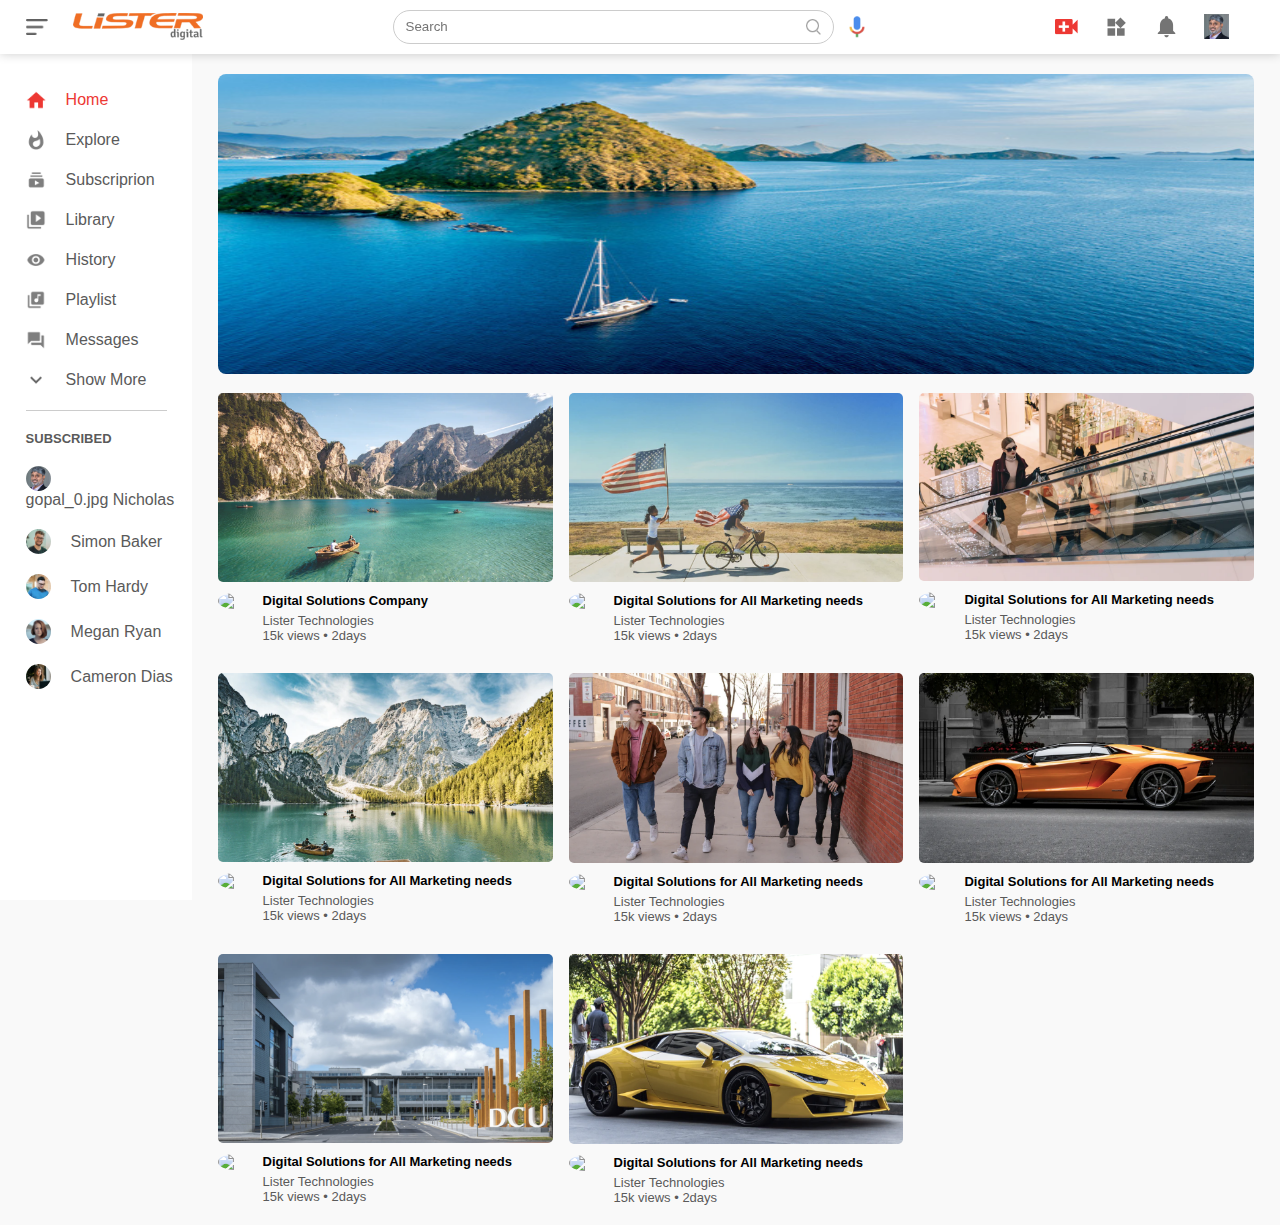
==== youtube/index.html @ 976774d6 "youtube dev demo" ====
<!DOCTYPE html>
<html lang="en">

<head>
    <meta charset="UTF-8">
    <meta http-equiv="X-UA-Compatible" content="IE=edge">
    <meta name="viewport" content="width=device-width, initial-scale=1.0">
    <title>Video Sharing Website</title>
    <link rel="stylesheet" href="style.css" </head>

<body>
    <nav class="flex-div">
        <div class="nav-left flex-div">
            <img src="images/images/menu.png" class="menu-icon">
            <img src="images/images/logo.png" class="logo">

        </div>
        <div class="nav-middle flex-div">
            <div class="search-box flex-div">
                <input type="text" placeholder="Search">
                <img src="images/images/search.png">
            </div>
            <img src="images/images/voice-search.png" class="mic-icon">
        </div>
        <div class="nav-right flex-div">
            <img src="images/images/upload.png">
            <img src="images/images/more.png">
            <img src="images/images/notification.png">
            <img src="images/images/gopal_0.jpg" class="user-icon">
        </div>
    </nav>
    <!-- side bar -->
    <div class="sidebar">
        <div class="shortcut-links">
            <a href=""> <img src="images/images/home.png">
                <p>Home</p>
            </a>
            <a href=""> <img src="images/images/explore.png">
                <p>Explore</p>
            </a>
            <a href=""> <img src="images/images/subscriprion.png">
                <p>Subscriprion</p>
            </a>
            <a href=""> <img src="images/images/library.png">
                <p>Library</p>
            </a>
            <a href=""> <img src="images/images/history.png">
                <p>History</p>
            </a>
            <a href=""> <img src="images/images/playlist.png">
                <p>Playlist</p>
            </a>
            <a href=""> <img src="images/images/messages.png">
                <p>Messages</p>
            </a>
            <a href=""> <img src="images/images/show-more.png">
                <p>Show More</p>
            </a>
            <hr>
        </div>
        <div class="subscribed-list">
            <h3>SUBSCRIBED</h3>
            <a href=""><img src="images/images/gopal_0.jpg">
                <p>gopal_0.jpg Nicholas</p>
            </a>
            <a href=""><img src="images/images/simon.png">
                <p>Simon Baker</p>
            </a>
            <a href=""><img src="images/images/tom.png">
                <p>Tom Hardy</p>
            </a>
            <a href=""><img src="images/images/megan.png">
                <p>Megan Ryan</p>
            </a>
            <a href=""><img src="images/images/cameron.png">
                <p>Cameron Dias</p>
            </a>

        </div>
    </div>
    <!-- main -->
    <div class="container">
        <div class="banner">
            <img src="images/images/update2bg.jpg">
        </div>
        <div class="list-container">
            <div class="vid-list">
                <a href="play-video.html"><img src="images/images/thumbnail1.png" class="thumbnail"></a>
                <div class="flex-div">
                    <img src="/images/images/gopal_0.jpg">
                    <div class="vid-info">
                        <a href="play-video.html"> Digital Solutions Company</a>
                        <p>Lister Technologies</p>
                        <p> 15k views &bull; 2days</p>
                    </div>
                </div>
            </div>
            <div class="vid-list">
                <a href="play-video.html"><img src="images/images/thumbnail2.png" class="thumbnail"></a>
                <div class="flex-div">
                    <img src="/images/images/gopal_0.jpg">
                    <div class="vid-info">
                        <a href="play-video.html">Digital Solutions for All Marketing needs</a>
                        <p>Lister Technologies</p>
                        <p> 15k views &bull; 2days</p>
                    </div>
                </div>
            </div>
            <div class="vid-list">
                <a href="play-video.html"><img src="images/images/thumbnail3.png" class="thumbnail"></a>
                <div class="flex-div">
                    <img src="/images/images/gopal_0.jpg">
                    <div class="vid-info">
                        <a href="play-video.html">Digital Solutions for All Marketing needs</a>
                        <p>Lister Technologies</p>
                        <p> 15k views &bull; 2days</p>
                    </div>
                </div>
            </div>
            <div class="vid-list">
                <a href="play-video.html"><img src="images/images/thumbnail4.png" class="thumbnail"></a>
                <div class="flex-div">
                    <img src="/images/images/gopal_0.jpg">
                    <div class="vid-info">
                        <a href="play-video.html">Digital Solutions for All Marketing needs</a>
                        <p>Lister Technologies</p>
                        <p> 15k views &bull; 2days</p>
                    </div>
                </div>
            </div>
            <div class="vid-list">
                <a href="play-video.html"><img src="images/images/thumbnail5.png" class="thumbnail"></a>
                <div class="flex-div">
                    <img src="/images/images/gopal_0.jpg">
                    <div class="vid-info">
                        <a href="play-video.html">Digital Solutions for All Marketing needs</a>
                        <p>Lister Technologies</p>
                        <p> 15k views &bull; 2days</p>
                    </div>
                </div>
            </div>
            <div class="vid-list">
                <a href="play-video.html"><img src="images/images/thumbnail6.png" class="thumbnail"></a>
                <div class="flex-div">
                    <img src="/images/images/gopal_0.jpg">
                    <div class="vid-info">
                        <a href="play-video.html">Digital Solutions for All Marketing needs</a>
                        <p>Lister Technologies</p>
                        <p> 15k views &bull; 2days</p>
                    </div>
                </div>
            </div>
            <div class="vid-list">
                <a href="play-video.html"><img src="images/images/thumbnail7.png" class="thumbnail"></a>
                <div class="flex-div">
                    <img src="/images/images/gopal_0.jpg">
                    <div class="vid-info">
                        <a href="play-video.html">Digital Solutions for All Marketing needs</a>
                        <p>Lister Technologies</p>
                        <p> 15k views &bull; 2days</p>
                    </div>
                </div>
            </div>
            <div class="vid-list">
                <a href="play-video.html"><img src="images/images/thumbnail8.png" class="thumbnail"></a>
                <div class="flex-div">
                    <img src="/images/images/gopal_0.jpg">
                    <div class="vid-info">
                        <a href="">Digital Solutions for All Marketing needs</a>
                        <p>Lister Technologies</p>
                        <p> 15k views &bull; 2days</p>
                    </div>
                </div>
            </div>
        </div>
    </div>
    </div>
    <script src="script.js"></script>
</body>

</html>
---- youtube/style.css ----
* {
    margin: 0;
    padding: 0;
    font-family: 'poppins', sans-serif;
    box-sizing: border-box
}

a {
    text-decoration: none;
    color: #5a5a5a;
}

img {
    cursor: pointer;
}

.flex-div {
    display: flex;
    align-items: center;
}

nav {
    padding: 10px 2%;
    justify-content: space-between;
    box-shadow: 0 0 10px rgba(0, 0, 0, 0.2);
    background-color: #fff;
    position: sticky;
    top: 0;
    z-index: 10;
}

.nav-right img {
    width: 25px;
    margin-right: 25px;
}

.nav-right user-icon {
    width: 35px;
    border-radius: 50%;
    margin-right: 0;
}

.nav-left .menu-icon {
    width: 22px;
    margin-right: 25px;
}

.nav-left .logo {
    width: 130px;
}

.nav-middle .mic-icon {
    width: 16px;
}

.nav-middle .search-box {
    border: 1px solid #ccc;
    margin-right: 15px;
    padding: 8px 12px;
    border-radius: 25px;
}

.nav-middle .search-box input {
    width: 400px;
    border: 0;
    outline: 0;
    background: transparent;
}

.nav-middle .search-box img {
    width: 15px;
}

/*----SideBar----*/

.sidebar {
    background: #fff;
    width: 15%;
    height: 100vh;
    position: fixed;
    top: 0;
    padding-left: 2%;
    padding-top: 90px;
}

.shortcut-links a img {
    width: 20px;
    margin-right: 20px;
}

.shortcut-links a {
    display: flex;
    align-items: center;
    margin-bottom: 20px;
    width: fit-content;
    flex-wrap: wrap;
}

.shortcut-links a:first-child {
    color: #ed3833;
}

.sidebar hr {
    border: 0;
    height: 1px;
    background: #ccc;
    width: 85%;
}

.subscribed-list h3 {
    font-size: 13px;
    margin: 20px 0;
    color: #5a5a5a;
}

.subscribed-list a {
    display: flex;
    align-items: center;
    margin-bottom: 20px;
    width: fit-content;
    flex-wrap: wrap;
}

.subscribed-list a img {
    width: 25px;
    border-radius: 50%;
    margin-right: 20px;
}

.small-sidebar {
    width: 5%;
}

.small-sidebar a p {
    display: none;
}

.small-sidebar h3 {
    display: none;
}

.small-sidebar hr {
    width: 50%;
    margin-bottom: 25px;
}

/* main */

.container {
    background-color: #f9f9f9;
    padding-left: 17%;
    padding-right: 2%;
    padding-top: 20px;
    padding-bottom: 20px;
}

.large-container {
    padding-left: 7%;
}

.banner {
    width: 100%
}

.banner img {
    width: 100%;
    border-radius: 8px;
    height: 300px;
}

.list-container {
    display: grid;
    grid-template-columns: repeat(auto-fit, minmax(250px, 1fr));
    grid-column-gap: 16px;
    grid-row-gap: 30px;
    margin-top: 15px;
}

.vid-list .thumbnail {
    width: 100%;
    border-radius: 5px;
}

.vid-list .flex-div {
    align-items: flex-start;
    margin-top: 7px;
}

.vid-list .flex-div img {
    width: 35px;
    margin-right: 10px;
    border-radius: 50%;
}

.vid-info {
    color: #5a5a5a;
    font-size: 13px;
}

.vid-info a {
    color: #000;
    font-weight: 600;
    display: block;
    margin-bottom: 5px;
}

@media (max-width: 900px) {
    .menu-icon {
        display: none;
    }
    .sidebar {
        display: none;
    }
    .container .large-container {
        padding-right: 5%;
        padding-left: 5%;
    }
    .nav-right img {
        display: none;
    }
    .nav-right user-icon {
        display: block;
        width: 30px;
    }
    .nav-middle .search-box input {
        width: 100px;
    }
    .nav-middle .mic-icon {
        display: none;
    }
    .logo {
        width: 90px;
    }
}

/* Play Video Page */

.play-container {
    padding-left: 2%;
}

.row {
    display: flex;
    justify-content: space-between;
    flex-wrap: wrap;
}

.play-video {
    flex-basis: 69%
}

.right-sidebar {
    flex-basis: 30%;
}
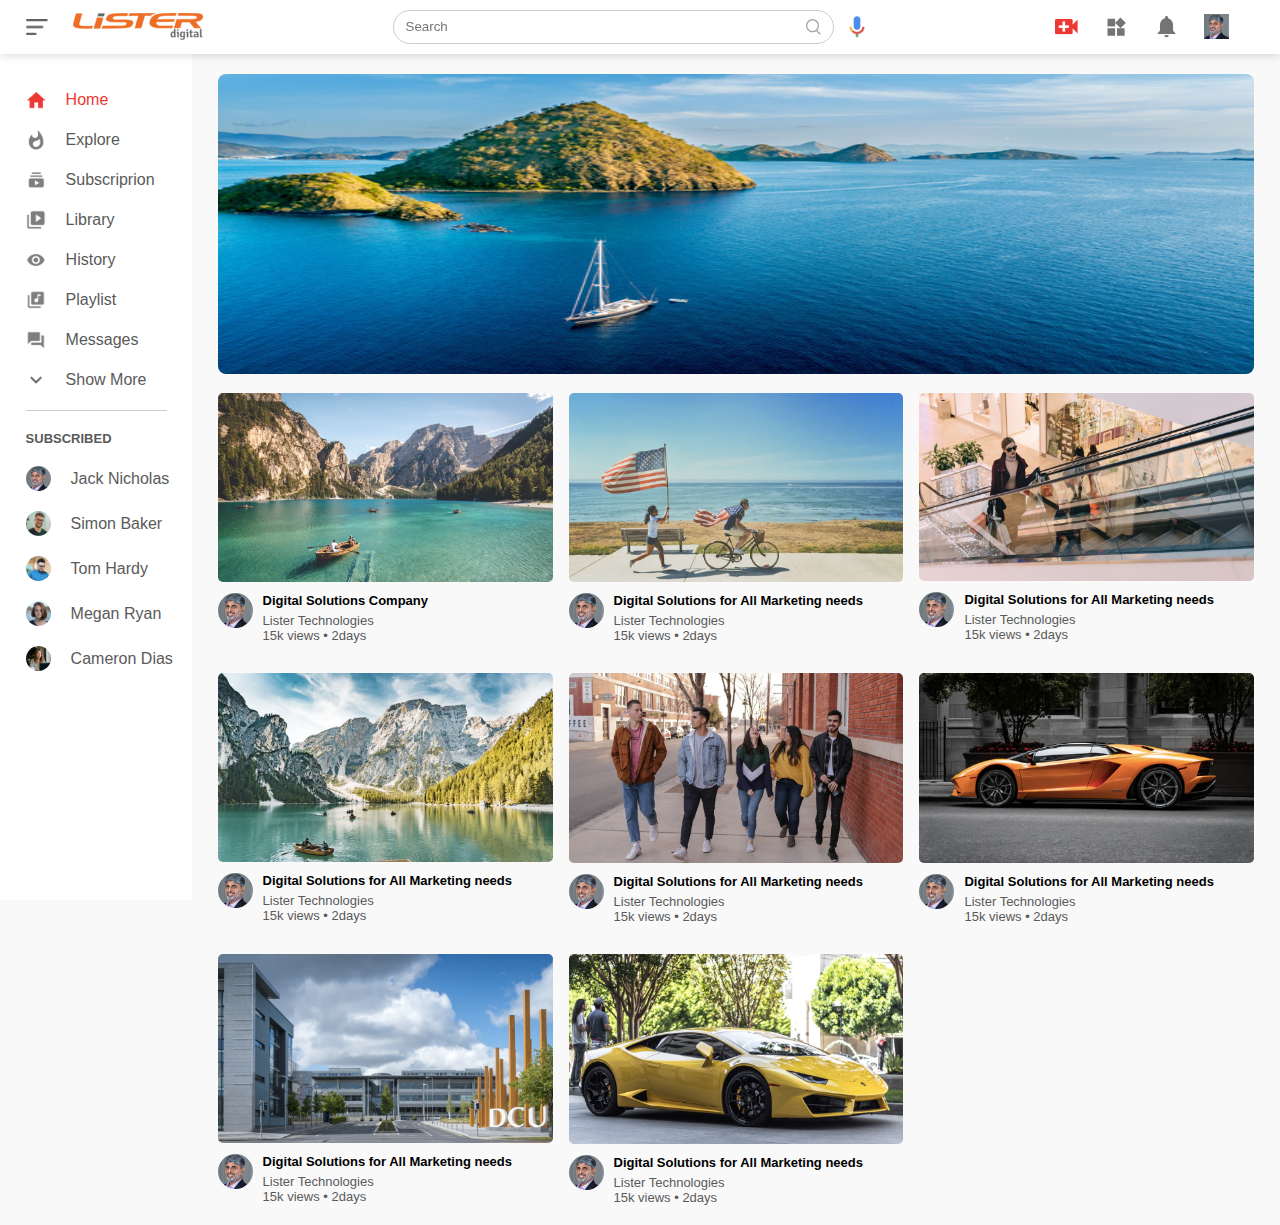
==== commit ae2b405c: "update to video file" ====
--- a/youtube/index.html
+++ b/youtube/index.html
@@ -9,6 +9,7 @@
     <link rel="stylesheet" href="style.css" </head>
 
 <body>
+    <!-- test comment -->
     <nav class="flex-div">
         <div class="nav-left flex-div">
             <img src="images/images/menu.png" class="menu-icon">
@@ -61,7 +62,7 @@
         <div class="subscribed-list">
             <h3>SUBSCRIBED</h3>
             <a href=""><img src="images/images/gopal_0.jpg">
-                <p>gopal_0.jpg Nicholas</p>
+                <p>Jack Nicholas</p>
             </a>
             <a href=""><img src="images/images/simon.png">
                 <p>Simon Baker</p>
@@ -87,7 +88,7 @@
             <div class="vid-list">
                 <a href="play-video.html"><img src="images/images/thumbnail1.png" class="thumbnail"></a>
                 <div class="flex-div">
-                    <img src="/images/images/gopal_0.jpg">
+                    <img src="images/images/gopal_0.jpg">
                     <div class="vid-info">
                         <a href="play-video.html"> Digital Solutions Company</a>
                         <p>Lister Technologies</p>
@@ -98,7 +99,7 @@
             <div class="vid-list">
                 <a href="play-video.html"><img src="images/images/thumbnail2.png" class="thumbnail"></a>
                 <div class="flex-div">
-                    <img src="/images/images/gopal_0.jpg">
+                    <img src="images/images/gopal_0.jpg">
                     <div class="vid-info">
                         <a href="play-video.html">Digital Solutions for All Marketing needs</a>
                         <p>Lister Technologies</p>
@@ -109,7 +110,7 @@
             <div class="vid-list">
                 <a href="play-video.html"><img src="images/images/thumbnail3.png" class="thumbnail"></a>
                 <div class="flex-div">
-                    <img src="/images/images/gopal_0.jpg">
+                    <img src="images/images/gopal_0.jpg">
                     <div class="vid-info">
                         <a href="play-video.html">Digital Solutions for All Marketing needs</a>
                         <p>Lister Technologies</p>
@@ -120,7 +121,7 @@
             <div class="vid-list">
                 <a href="play-video.html"><img src="images/images/thumbnail4.png" class="thumbnail"></a>
                 <div class="flex-div">
-                    <img src="/images/images/gopal_0.jpg">
+                    <img src="images/images/gopal_0.jpg">
                     <div class="vid-info">
                         <a href="play-video.html">Digital Solutions for All Marketing needs</a>
                         <p>Lister Technologies</p>
@@ -131,7 +132,7 @@
             <div class="vid-list">
                 <a href="play-video.html"><img src="images/images/thumbnail5.png" class="thumbnail"></a>
                 <div class="flex-div">
-                    <img src="/images/images/gopal_0.jpg">
+                    <img src="images/images/gopal_0.jpg">
                     <div class="vid-info">
                         <a href="play-video.html">Digital Solutions for All Marketing needs</a>
                         <p>Lister Technologies</p>
@@ -142,7 +143,7 @@
             <div class="vid-list">
                 <a href="play-video.html"><img src="images/images/thumbnail6.png" class="thumbnail"></a>
                 <div class="flex-div">
-                    <img src="/images/images/gopal_0.jpg">
+                    <img src="images/images/gopal_0.jpg">
                     <div class="vid-info">
                         <a href="play-video.html">Digital Solutions for All Marketing needs</a>
                         <p>Lister Technologies</p>
@@ -153,7 +154,7 @@
             <div class="vid-list">
                 <a href="play-video.html"><img src="images/images/thumbnail7.png" class="thumbnail"></a>
                 <div class="flex-div">
-                    <img src="/images/images/gopal_0.jpg">
+                    <img src="images/images/gopal_0.jpg">
                     <div class="vid-info">
                         <a href="play-video.html">Digital Solutions for All Marketing needs</a>
                         <p>Lister Technologies</p>
@@ -164,7 +165,7 @@
             <div class="vid-list">
                 <a href="play-video.html"><img src="images/images/thumbnail8.png" class="thumbnail"></a>
                 <div class="flex-div">
-                    <img src="/images/images/gopal_0.jpg">
+                    <img src="images/images/gopal_0.jpg">
                     <div class="vid-info">
                         <a href="">Digital Solutions for All Marketing needs</a>
                         <p>Lister Technologies</p>
--- a/youtube/style.css
+++ b/youtube/style.css
@@ -251,4 +251,7 @@
 
 .right-sidebar {
     flex-basis: 30%;
+}
+.play-video video{
+    width: 100%;
 }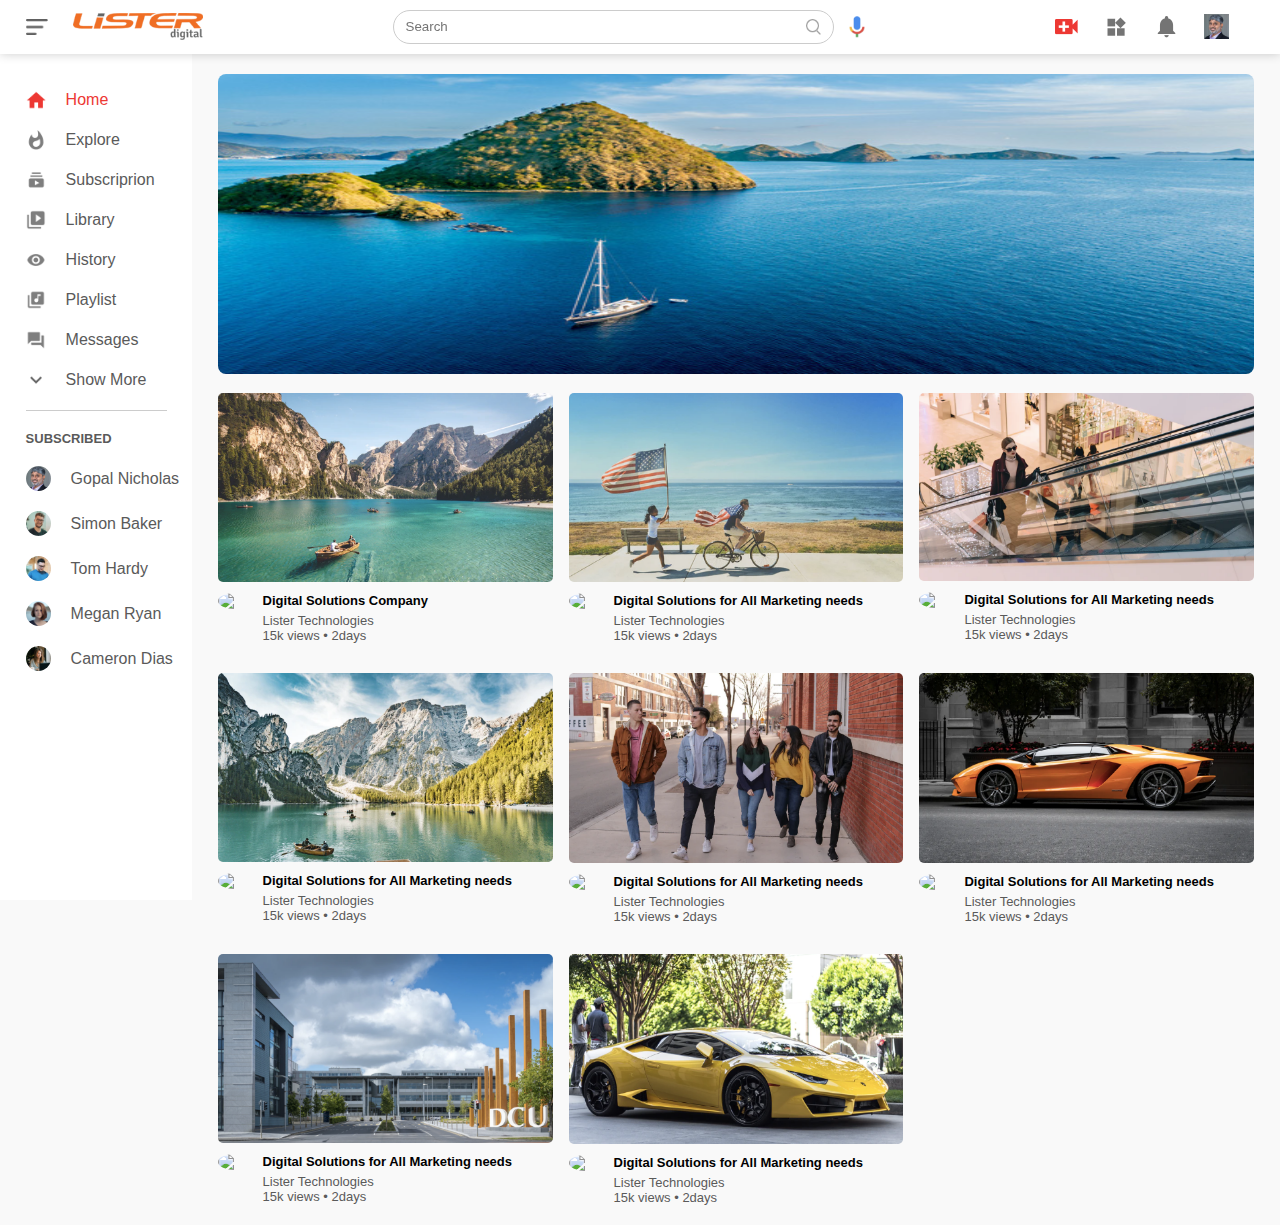
==== commit 833d262b: "Bootsrap Works" ====
--- a/youtube/index.html
+++ b/youtube/index.html
@@ -6,177 +6,196 @@
     <meta http-equiv="X-UA-Compatible" content="IE=edge">
     <meta name="viewport" content="width=device-width, initial-scale=1.0">
     <title>Video Sharing Website</title>
-    <link rel="stylesheet" href="style.css" </head>
+    <link rel="stylesheet" href="style.css">
+    <link href="https://cdn.jsdelivr.net/npm/bootstrap@5.1.1/dist/css/bootstrap.min.css" rel="stylesheet"
+    integrity="sha384-F3w7mX95PdgyTmZZMECAngseQB83DfGTowi0iMjiWaeVhAn4FJkqJByhZMI3AhiU" crossorigin="anonymous">
+</head>
 
 <body>
-    <!-- test comment -->
-    <nav class="flex-div">
-        <div class="nav-left flex-div">
-            <img src="images/images/menu.png" class="menu-icon">
-            <img src="images/images/logo.png" class="logo">
-
-        </div>
-        <div class="nav-middle flex-div">
-            <div class="search-box flex-div">
-                <input type="text" placeholder="Search">
-                <img src="images/images/search.png">
-            </div>
-            <img src="images/images/voice-search.png" class="mic-icon">
-        </div>
-        <div class="nav-right flex-div">
-            <img src="images/images/upload.png">
-            <img src="images/images/more.png">
-            <img src="images/images/notification.png">
-            <img src="images/images/gopal_0.jpg" class="user-icon">
-        </div>
-    </nav>
-    <!-- side bar -->
-    <div class="sidebar">
-        <div class="shortcut-links">
-            <a href=""> <img src="images/images/home.png">
-                <p>Home</p>
-            </a>
-            <a href=""> <img src="images/images/explore.png">
-                <p>Explore</p>
-            </a>
-            <a href=""> <img src="images/images/subscriprion.png">
-                <p>Subscriprion</p>
-            </a>
-            <a href=""> <img src="images/images/library.png">
-                <p>Library</p>
-            </a>
-            <a href=""> <img src="images/images/history.png">
-                <p>History</p>
-            </a>
-            <a href=""> <img src="images/images/playlist.png">
-                <p>Playlist</p>
-            </a>
-            <a href=""> <img src="images/images/messages.png">
-                <p>Messages</p>
-            </a>
-            <a href=""> <img src="images/images/show-more.png">
-                <p>Show More</p>
-            </a>
-            <hr>
-        </div>
-        <div class="subscribed-list">
-            <h3>SUBSCRIBED</h3>
-            <a href=""><img src="images/images/gopal_0.jpg">
-                <p>Jack Nicholas</p>
-            </a>
-            <a href=""><img src="images/images/simon.png">
-                <p>Simon Baker</p>
-            </a>
-            <a href=""><img src="images/images/tom.png">
-                <p>Tom Hardy</p>
-            </a>
-            <a href=""><img src="images/images/megan.png">
-                <p>Megan Ryan</p>
-            </a>
-            <a href=""><img src="images/images/cameron.png">
-                <p>Cameron Dias</p>
-            </a>
-
-        </div>
-    </div>
-    <!-- main -->
-    <div class="container">
-        <div class="banner">
-            <img src="images/images/update2bg.jpg">
-        </div>
-        <div class="list-container">
-            <div class="vid-list">
-                <a href="play-video.html"><img src="images/images/thumbnail1.png" class="thumbnail"></a>
-                <div class="flex-div">
-                    <img src="images/images/gopal_0.jpg">
-                    <div class="vid-info">
-                        <a href="play-video.html"> Digital Solutions Company</a>
-                        <p>Lister Technologies</p>
-                        <p> 15k views &bull; 2days</p>
+    <header>
+        <nav class="flex-div">
+            <div class="nav-left flex-div">
+                <img src="images/images/menu.png" class="menu-icon">
+                <img src="images/images/logo.png" class="logo">
+
+            </div>
+            <div class="nav-middle flex-div">
+                <div class="search-box flex-div">
+                    <input type="text" placeholder="Search">
+                    <img src="images/images/search.png">
+                </div>
+                <img src="images/images/voice-search.png" class="mic-icon">
+            </div>
+            <div class="nav-right flex-div">
+                <img src="images/images/upload.png">
+                <img src="images/images/more.png">
+                <img src="images/images/notification.png">
+                <img src="images/images/gopal_0.jpg" class="user-icon">
+            </div>
+        </nav>
+    </header>
+    <main>
+        <!-- Splitting screen into 2 columns 1. Side Bar  2. Video Lists-->
+        <div class="container-fluid">
+            <div class="row">
+                <div class="col-md-1">
+                    <!-- side bar -->
+                    <div class="sidebar">
+                        <div class="shortcut-links">
+                            <a href=""> <img src="images/images/home.png">
+                                <p>Home</p>
+                            </a>
+                            <a href=""> <img src="images/images/explore.png">
+                                <p>Explore</p>
+                            </a>
+                            <a href=""> <img src="images/images/subscriprion.png">
+                                <p>Subscriprion</p>
+                            </a>
+                            <a href=""> <img src="images/images/library.png">
+                                <p>Library</p>
+                            </a>
+                            <a href=""> <img src="images/images/history.png">
+                                <p>History</p>
+                            </a>
+                            <a href=""> <img src="images/images/playlist.png">
+                                <p>Playlist</p>
+                            </a>
+                            <a href=""> <img src="images/images/messages.png">
+                                <p>Messages</p>
+                            </a>
+                            <a href=""> <img src="images/images/show-more.png">
+                                <p>Show More</p>
+                            </a>
+                            <hr>
+                        </div>
+                        <div class="subscribed-list">
+                            <h3>SUBSCRIBED</h3>
+                            <a href=""><img src="images/images/gopal_0.jpg">
+                                <p>Gopal Nicholas</p>
+                            </a>
+                            <a href=""><img src="images/images/simon.png">
+                                <p>Simon Baker</p>
+                            </a>
+                            <a href=""><img src="images/images/tom.png">
+                                <p>Tom Hardy</p>
+                            </a>
+                            <a href=""><img src="images/images/megan.png">
+                                <p>Megan Ryan</p>
+                            </a>
+                            <a href=""><img src="images/images/cameron.png">
+                                <p>Cameron Dias</p>
+                            </a>
+
+                        </div>
                     </div>
                 </div>
-            </div>
-            <div class="vid-list">
-                <a href="play-video.html"><img src="images/images/thumbnail2.png" class="thumbnail"></a>
-                <div class="flex-div">
-                    <img src="images/images/gopal_0.jpg">
-                    <div class="vid-info">
-                        <a href="play-video.html">Digital Solutions for All Marketing needs</a>
-                        <p>Lister Technologies</p>
-                        <p> 15k views &bull; 2days</p>
+                <div class="col-md-11">
+                    <div class="container">
+                        <div class="banner">
+                            <img src="images/images/update2bg.jpg" width="100%">
+                        </div>
+                        <div class="list-container">
+                            <div class="vid-list">
+                                <a href="play-video.html"><img src="images/images/thumbnail1.png" class="thumbnail"></a>
+                                <div class="flex-div">
+                                    <img src="/images/images/gopal_0.jpg">
+                                    <div class="vid-info">
+                                        <a href="play-video.html"> Digital Solutions Company</a>
+                                        <p>Lister Technologies</p>
+                                        <p> 15k views &bull; 2days</p>
+                                    </div>
+                                </div>
+                            </div>
+                            <div class="vid-list">
+                                <a href="play-video.html"><img src="images/images/thumbnail2.png" class="thumbnail"></a>
+                                <div class="flex-div">
+                                    <img src="/images/images/gopal_0.jpg">
+                                    <div class="vid-info">
+                                        <a href="play-video.html">Digital Solutions for All Marketing needs</a>
+                                        <p>Lister Technologies</p>
+                                        <p> 15k views &bull; 2days</p>
+                                    </div>
+                                </div>
+                            </div>
+                            <div class="vid-list">
+                                <a href="play-video.html"><img src="images/images/thumbnail3.png" class="thumbnail"></a>
+                                <div class="flex-div">
+                                    <img src="/images/images/gopal_0.jpg">
+                                    <div class="vid-info">
+                                        <a href="play-video.html">Digital Solutions for All Marketing needs</a>
+                                        <p>Lister Technologies</p>
+                                        <p> 15k views &bull; 2days</p>
+                                    </div>
+                                </div>
+                            </div>
+                            <div class="vid-list">
+                                <a href="play-video.html"><img src="images/images/thumbnail4.png" class="thumbnail"></a>
+                                <div class="flex-div">
+                                    <img src="/images/images/gopal_0.jpg">
+                                    <div class="vid-info">
+                                        <a href="play-video.html">Digital Solutions for All Marketing needs</a>
+                                        <p>Lister Technologies</p>
+                                        <p> 15k views &bull; 2days</p>
+                                    </div>
+                                </div>
+                            </div>
+                            <div class="vid-list">
+                                <a href="play-video.html"><img src="images/images/thumbnail5.png" class="thumbnail"></a>
+                                <div class="flex-div">
+                                    <img src="/images/images/gopal_0.jpg">
+                                    <div class="vid-info">
+                                        <a href="play-video.html">Digital Solutions for All Marketing needs</a>
+                                        <p>Lister Technologies</p>
+                                        <p> 15k views &bull; 2days</p>
+                                    </div>
+                                </div>
+                            </div>
+                            <div class="vid-list">
+                                <a href="play-video.html"><img src="images/images/thumbnail6.png" class="thumbnail"></a>
+                                <div class="flex-div">
+                                    <img src="/images/images/gopal_0.jpg">
+                                    <div class="vid-info">
+                                        <a href="play-video.html">Digital Solutions for All Marketing needs</a>
+                                        <p>Lister Technologies</p>
+                                        <p> 15k views &bull; 2days</p>
+                                    </div>
+                                </div>
+                            </div>
+                            <div class="vid-list">
+                                <a href="play-video.html"><img src="images/images/thumbnail7.png" class="thumbnail"></a>
+                                <div class="flex-div">
+                                    <img src="/images/images/gopal_0.jpg">
+                                    <div class="vid-info">
+                                        <a href="play-video.html">Digital Solutions for All Marketing needs</a>
+                                        <p>Lister Technologies</p>
+                                        <p> 15k views &bull; 2days</p>
+                                    </div>
+                                </div>
+                            </div>
+                            <div class="vid-list">
+                                <a href="play-video.html"><img src="images/images/thumbnail8.png" class="thumbnail"></a>
+                                <div class="flex-div">
+                                    <img src="/images/images/gopal_0.jpg">
+                                    <div class="vid-info">
+                                        <a href="">Digital Solutions for All Marketing needs</a>
+                                        <p>Lister Technologies</p>
+                                        <p> 15k views &bull; 2days</p>
+                                    </div>
+                                </div>
+                            </div>
+                        </div>
                     </div>
                 </div>
             </div>
-            <div class="vid-list">
-                <a href="play-video.html"><img src="images/images/thumbnail3.png" class="thumbnail"></a>
-                <div class="flex-div">
-                    <img src="images/images/gopal_0.jpg">
-                    <div class="vid-info">
-                        <a href="play-video.html">Digital Solutions for All Marketing needs</a>
-                        <p>Lister Technologies</p>
-                        <p> 15k views &bull; 2days</p>
-                    </div>
-                </div>
-            </div>
-            <div class="vid-list">
-                <a href="play-video.html"><img src="images/images/thumbnail4.png" class="thumbnail"></a>
-                <div class="flex-div">
-                    <img src="images/images/gopal_0.jpg">
-                    <div class="vid-info">
-                        <a href="play-video.html">Digital Solutions for All Marketing needs</a>
-                        <p>Lister Technologies</p>
-                        <p> 15k views &bull; 2days</p>
-                    </div>
-                </div>
-            </div>
-            <div class="vid-list">
-                <a href="play-video.html"><img src="images/images/thumbnail5.png" class="thumbnail"></a>
-                <div class="flex-div">
-                    <img src="images/images/gopal_0.jpg">
-                    <div class="vid-info">
-                        <a href="play-video.html">Digital Solutions for All Marketing needs</a>
-                        <p>Lister Technologies</p>
-                        <p> 15k views &bull; 2days</p>
-                    </div>
-                </div>
-            </div>
-            <div class="vid-list">
-                <a href="play-video.html"><img src="images/images/thumbnail6.png" class="thumbnail"></a>
-                <div class="flex-div">
-                    <img src="images/images/gopal_0.jpg">
-                    <div class="vid-info">
-                        <a href="play-video.html">Digital Solutions for All Marketing needs</a>
-                        <p>Lister Technologies</p>
-                        <p> 15k views &bull; 2days</p>
-                    </div>
-                </div>
-            </div>
-            <div class="vid-list">
-                <a href="play-video.html"><img src="images/images/thumbnail7.png" class="thumbnail"></a>
-                <div class="flex-div">
-                    <img src="images/images/gopal_0.jpg">
-                    <div class="vid-info">
-                        <a href="play-video.html">Digital Solutions for All Marketing needs</a>
-                        <p>Lister Technologies</p>
-                        <p> 15k views &bull; 2days</p>
-                    </div>
-                </div>
-            </div>
-            <div class="vid-list">
-                <a href="play-video.html"><img src="images/images/thumbnail8.png" class="thumbnail"></a>
-                <div class="flex-div">
-                    <img src="images/images/gopal_0.jpg">
-                    <div class="vid-info">
-                        <a href="">Digital Solutions for All Marketing needs</a>
-                        <p>Lister Technologies</p>
-                        <p> 15k views &bull; 2days</p>
-                    </div>
-                </div>
-            </div>
         </div>
-    </div>
+    </main>
+    <!-- main -->
+
     </div>
     <script src="script.js"></script>
+    <script src="https://cdn.jsdelivr.net/npm/bootstrap@5.1.1/dist/js/bootstrap.bundle.min.js"
+        integrity="sha384-/bQdsTh/da6pkI1MST/rWKFNjaCP5gBSY4sEBT38Q/9RBh9AH40zEOg7Hlq2THRZ"
+        crossorigin="anonymous"></script>
 </body>
 
 </html>--- a/youtube/style.css
+++ b/youtube/style.css
@@ -239,19 +239,17 @@
     padding-left: 2%;
 }
 
-.row {
-    display: flex;
-    justify-content: space-between;
-    flex-wrap: wrap;
-}
-
-.play-video {
-    flex-basis: 69%
-}
-
-.right-sidebar {
-    flex-basis: 30%;
-}
-.play-video video{
-    width: 100%;
+.col-md-7 video {
+    padding-right: 30%; 
+    padding-top: 2%;
+    width: 120%
+}
+
+.scrollable {
+    padding-top: 2%;
+    overflow-y: auto;
+}
+
+.scrollable {
+    padding-top: 5%
 }